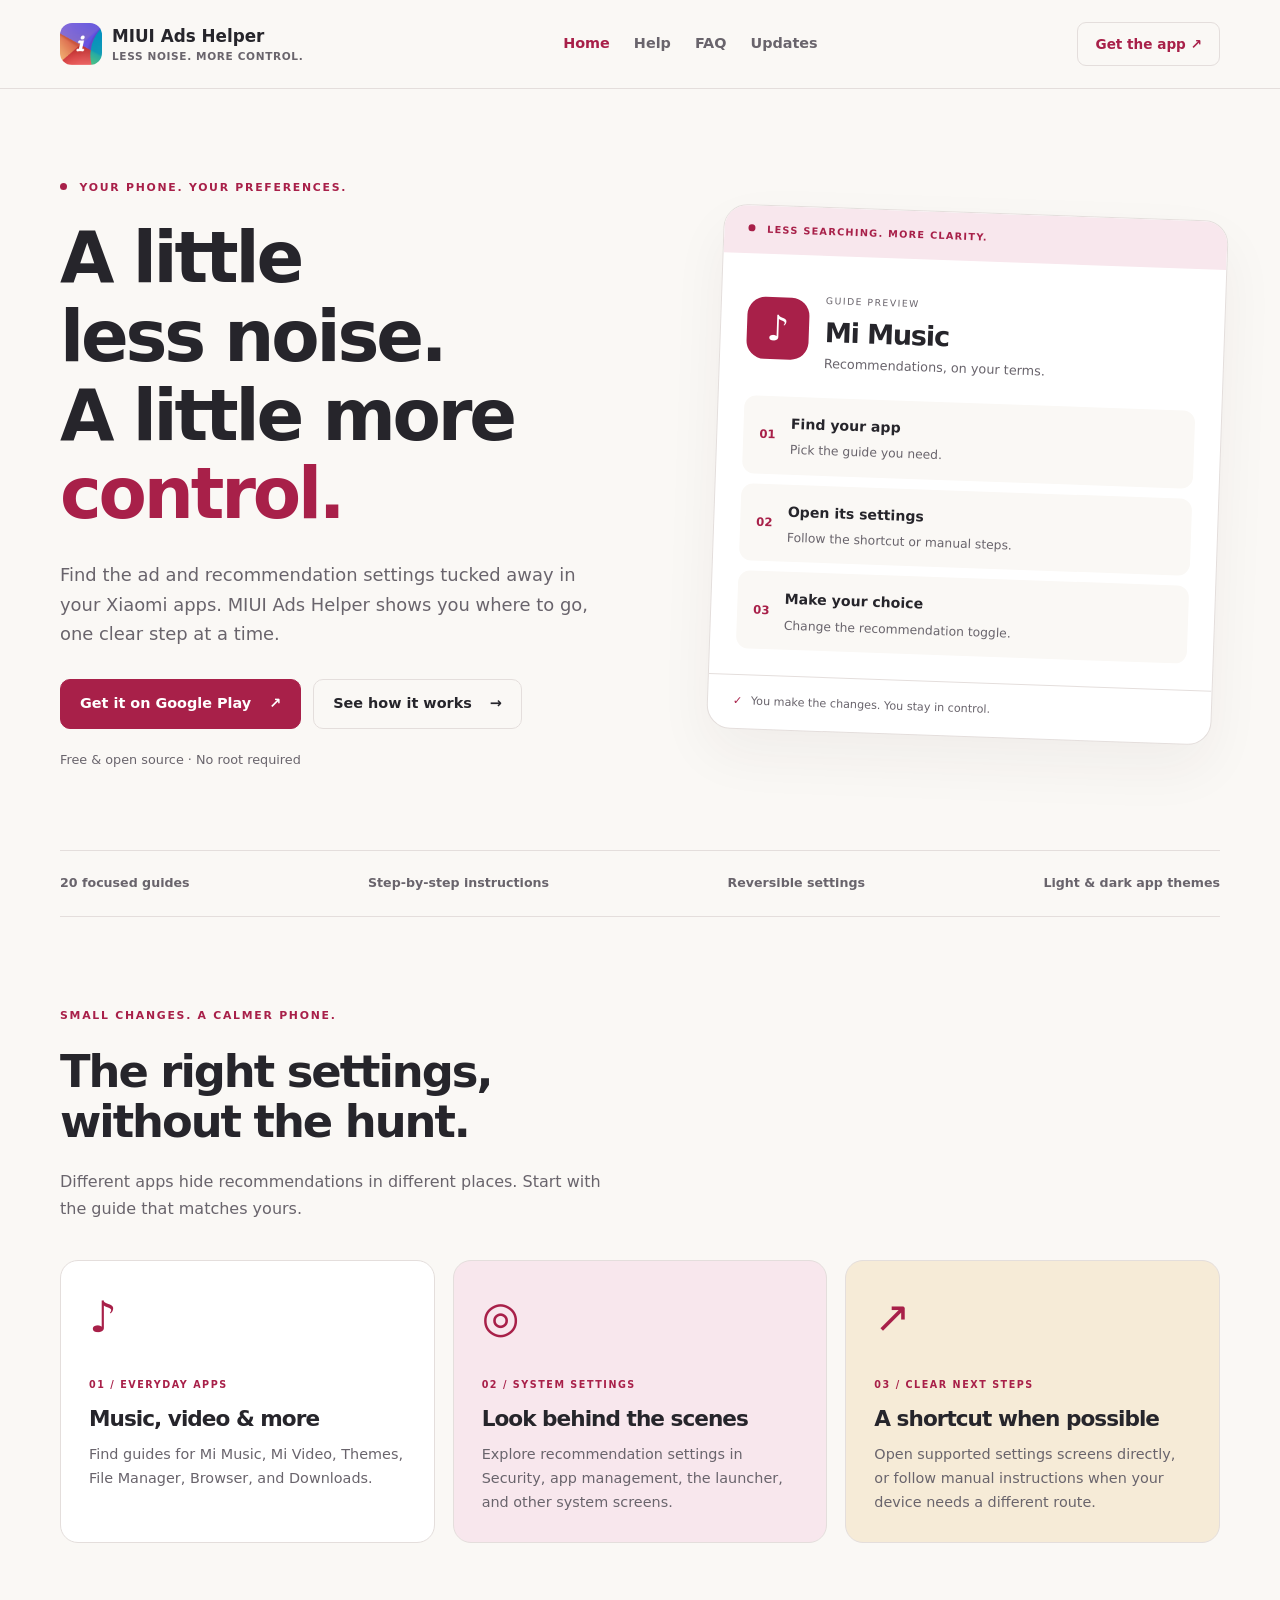
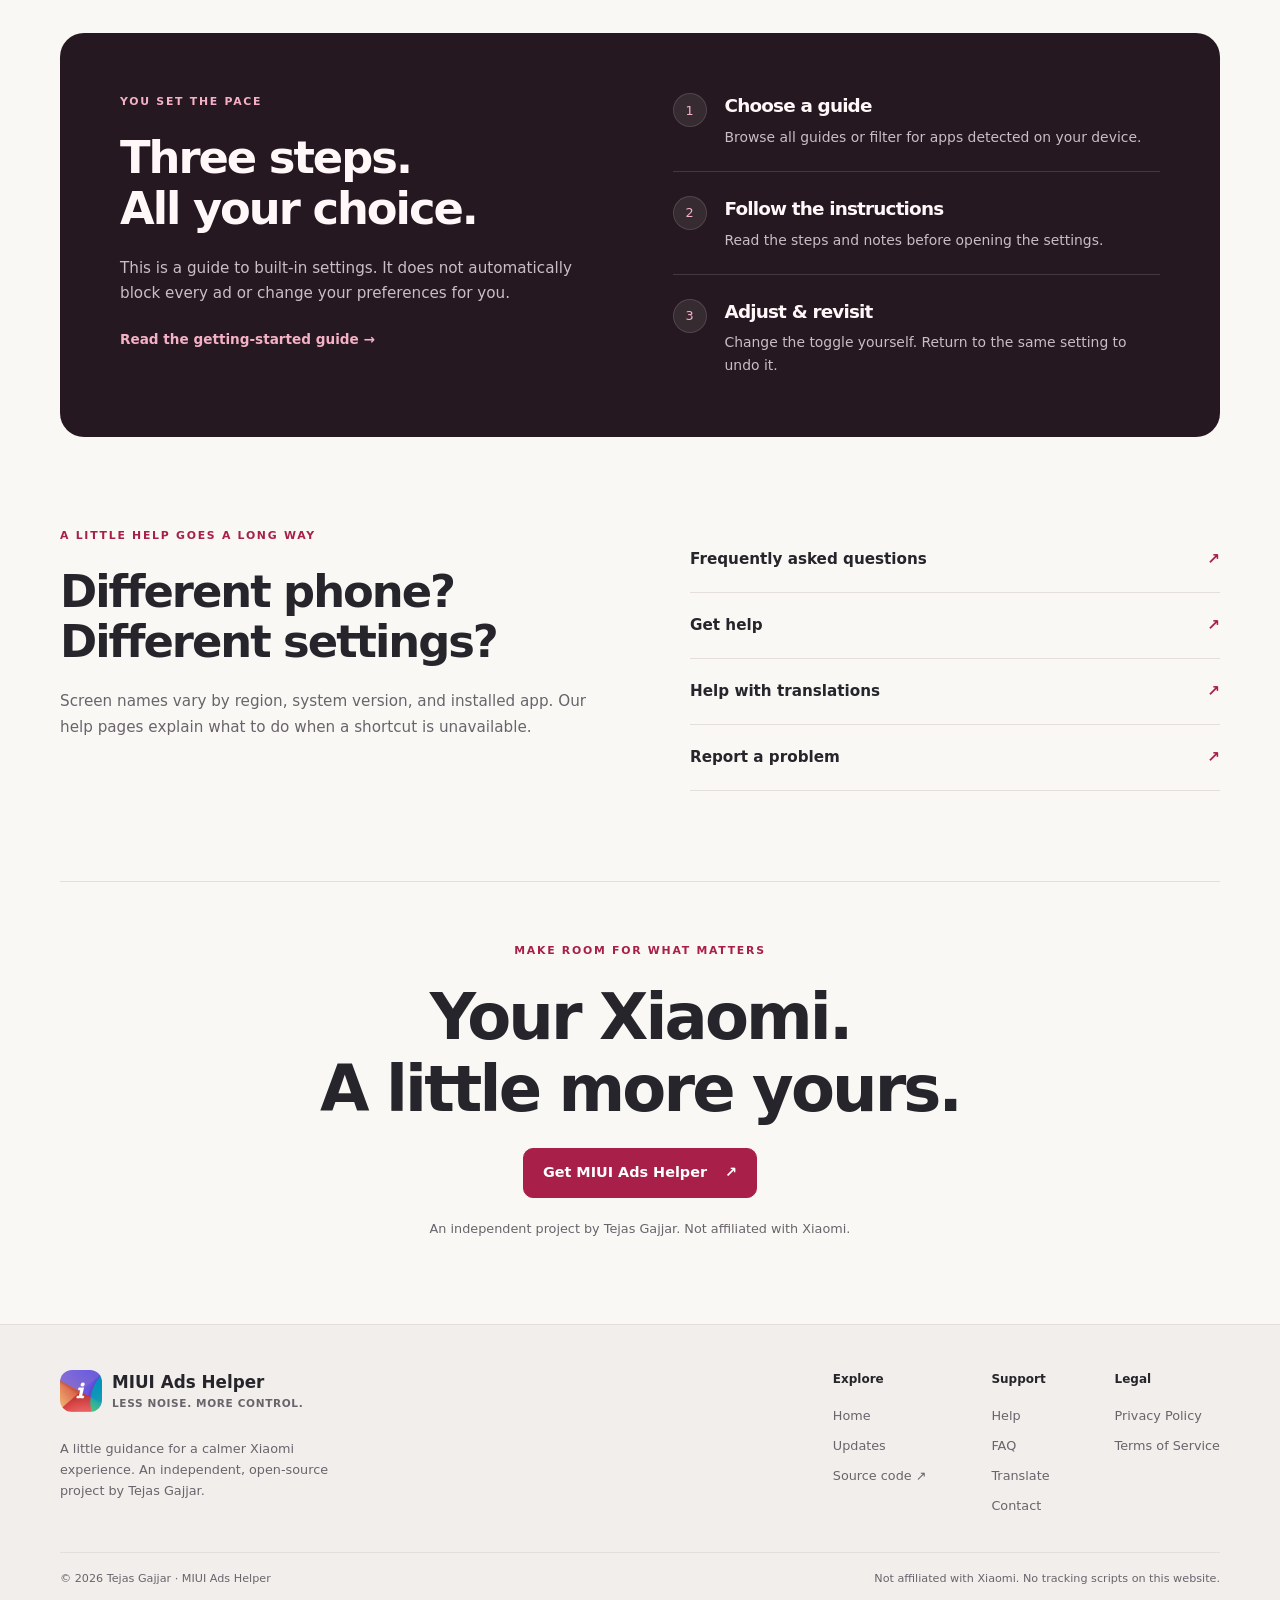
==== index.html @ bc125fb8 "feat: launch MIUI Ads Helper website with support and legal pages" ====
<!doctype html>
<html lang="en"><head>
<meta charset="utf-8"><meta name="viewport" content="width=device-width, initial-scale=1">
<title>A little less noise. A little more control. · MIUI Ads Helper</title><meta name="description" content="A free, open-source guide to ad and recommendation settings on Xiaomi devices.">
<meta name="theme-color" content="#faf8f5"><link rel="canonical" href="https://gajjartejas.github.io/miui-ads-helper-website/">
<meta property="og:title" content="A little less noise. A little more control. · MIUI Ads Helper"><meta property="og:description" content="A free, open-source guide to ad and recommendation settings on Xiaomi devices.">
<meta property="og:type" content="website"><meta property="og:url" content="https://gajjartejas.github.io/miui-ads-helper-website/"><meta property="og:image" content="https://gajjartejas.github.io/miui-ads-helper-website/assets/app-icon.png">
<link rel="icon" href="./assets/app-icon.png"><link rel="stylesheet" href="./assets/style.css">
</head><body class="page-home"><a class="skip" href="#main">Skip to content</a>
<header class="header"><div class="shell header-inner"><a class="brand" href="./"><img src="./assets/app-icon.png" width="42" height="42" alt=""><span>MIUI Ads Helper<small>LESS NOISE. MORE CONTROL.</small></span></a><nav class="nav" aria-label="Main navigation"><a href="./" aria-current="page">Home</a><a href="./help/">Help</a><a href="./faq/">FAQ</a><a href="./updates/">Updates</a></nav><a class="header-link" href="https://play.google.com/store/apps/details?id=com.tejasgajjar.miuiadshelper">Get the app ↗</a></div></header>
<main id="main" class="shell"><section class="hero"><div><p class="eyebrow"><span class="dot"></span> YOUR PHONE. YOUR PREFERENCES.</p><h1>A little less noise.<br>A little more <em>control.</em></h1><p class="lead">Find the ad and recommendation settings tucked away in your Xiaomi apps. MIUI Ads Helper shows you where to go, one clear step at a time.</p><div class="actions"><a class="button" href="https://play.google.com/store/apps/details?id=com.tejasgajjar.miuiadshelper">Get it on Google Play <span aria-hidden="true">↗</span></a><a class="button secondary" href="./help/">See how it works <span aria-hidden="true">→</span></a></div><p class="fine">Free &amp; open source · No root required</p></div><div class="guide-preview" aria-label="Illustration of the guided workflow"><div class="preview-top"><span class="dot"></span> LESS SEARCHING. MORE CLARITY.</div><div class="preview-head"><span class="preview-icon" aria-hidden="true">♪</span><div><small>GUIDE PREVIEW</small><h2>Mi Music</h2><p>Recommendations, on your terms.</p></div></div><ol class="preview-steps"><li><span>01</span><div><strong>Find your app</strong><p>Pick the guide you need.</p></div></li><li><span>02</span><div><strong>Open its settings</strong><p>Follow the shortcut or manual steps.</p></div></li><li><span>03</span><div><strong>Make your choice</strong><p>Change the recommendation toggle.</p></div></li></ol><div class="preview-bottom"><span aria-hidden="true">✓</span> You make the changes. You stay in control.</div></div></section>
<div class="trust-strip"><span>20 focused guides</span><span>Step-by-step instructions</span><span>Reversible settings</span><span>Light &amp; dark app themes</span></div>
<section class="section" id="features"><div class="section-heading"><p class="eyebrow">SMALL CHANGES. A CALMER PHONE.</p><h2>The right settings,<br>without the hunt.</h2><p>Different apps hide recommendations in different places. Start with the guide that matches yours.</p></div><div class="features"><article><span class="feature-mark" aria-hidden="true">♪</span><p class="eyebrow">01 / EVERYDAY APPS</p><h3>Music, video &amp; more</h3><p>Find guides for Mi Music, Mi Video, Themes, File Manager, Browser, and Downloads.</p></article><article><span class="feature-mark" aria-hidden="true">◎</span><p class="eyebrow">02 / SYSTEM SETTINGS</p><h3>Look behind the scenes</h3><p>Explore recommendation settings in Security, app management, the launcher, and other system screens.</p></article><article><span class="feature-mark" aria-hidden="true">↗</span><p class="eyebrow">03 / CLEAR NEXT STEPS</p><h3>A shortcut when possible</h3><p>Open supported settings screens directly, or follow manual instructions when your device needs a different route.</p></article></div></section>
<section class="how" id="how-it-works"><div><p class="eyebrow">YOU SET THE PACE</p><h2>Three steps.<br>All your choice.</h2><p>This is a guide to built-in settings. It does not automatically block every ad or change your preferences for you.</p><a class="text-link" href="./help/">Read the getting-started guide →</a></div><ol><li><span>1</span><div><h3>Choose a guide</h3><p>Browse all guides or filter for apps detected on your device.</p></div></li><li><span>2</span><div><h3>Follow the instructions</h3><p>Read the steps and notes before opening the settings.</p></div></li><li><span>3</span><div><h3>Adjust &amp; revisit</h3><p>Change the toggle yourself. Return to the same setting to undo it.</p></div></li></ol></section>
<section class="support-band"><div><p class="eyebrow">A LITTLE HELP GOES A LONG WAY</p><h2>Different phone?<br>Different settings?</h2><p>Screen names vary by region, system version, and installed app. Our help pages explain what to do when a shortcut is unavailable.</p></div><div class="support-links"><a href="./faq/">Frequently asked questions <span>↗</span></a><a href="./help/">Get help <span>↗</span></a><a href="./translate/">Help with translations <span>↗</span></a><a href="https://github.com/gajjartejas/MIUIAdsHelper/issues/new">Report a problem <span>↗</span></a></div></section>
<section class="closing"><p class="eyebrow">MAKE ROOM FOR WHAT MATTERS</p><h2>Your Xiaomi.<br>A little more yours.</h2><a class="button" href="https://play.google.com/store/apps/details?id=com.tejasgajjar.miuiadshelper">Get MIUI Ads Helper <span aria-hidden="true">↗</span></a><p class="fine">An independent project by Tejas Gajjar. Not affiliated with Xiaomi.</p></section>
</main>
<footer class="footer"><div class="shell"><div class="footer-top"><div class="footer-copy"><a class="brand" href="./"><img src="./assets/app-icon.png" width="42" height="42" alt=""><span>MIUI Ads Helper<small>LESS NOISE. MORE CONTROL.</small></span></a><p>A little guidance for a calmer Xiaomi experience. An independent, open-source project by Tejas Gajjar.</p></div><nav aria-label="Footer navigation"><div><strong>Explore</strong><a href="./" aria-current="page">Home</a><a href="./updates/">Updates</a><a href="https://github.com/gajjartejas/MIUIAdsHelper">Source code ↗</a></div><div><strong>Support</strong><a href="./help/">Help</a><a href="./faq/">FAQ</a><a href="./translate/">Translate</a><a href="mailto:gajjartejas26@gmail.com">Contact</a></div><div><strong>Legal</strong><a href="./privacy/">Privacy Policy</a><a href="./terms/">Terms of Service</a></div></nav></div><div class="footer-bottom"><span>© 2026 Tejas Gajjar · MIUI Ads Helper</span><span>Not affiliated with Xiaomi. No tracking scripts on this website.</span></div></div></footer>
</body></html>
---- assets/style.css ----
:root{color-scheme:light;--bg:#faf8f5;--paper:#fff;--ink:#26252b;--muted:#69646c;--line:#e4dedc;--accent:#a82049;--soft:#f8e7ed;--dark:#261820;--pale:#f6ebd7}*{box-sizing:border-box}html{scroll-behavior:smooth;scroll-padding-top:2rem}body{margin:0;color:var(--ink);background:var(--bg);font:16px/1.65 system-ui,-apple-system,BlinkMacSystemFont,"Segoe UI",sans-serif;-webkit-font-smoothing:antialiased}a{color:var(--accent);text-underline-offset:4px}a:hover{text-decoration-thickness:2px}a:focus-visible,summary:focus-visible{outline:3px solid var(--accent);outline-offset:5px;border-radius:3px}img{max-width:100%;height:auto}h1,h2,h3{line-height:1.12;letter-spacing:-.045em;text-wrap:balance}h1{font-size:clamp(2.8rem,5.5vw,5rem);margin:0 0 26px;font-weight:780}h2{font-size:clamp(2rem,3.5vw,3rem);margin:0 0 22px}h3{font-size:1.35rem;margin:0 0 12px}p{margin:0 0 20px}p,li,a{overflow-wrap:anywhere}.shell{width:min(1160px,calc(100% - 64px));margin-inline:auto}.skip{position:absolute;top:-100px;left:16px;z-index:10;background:var(--ink);color:var(--paper);padding:12px}.skip:focus{top:12px}.header{border-bottom:1px solid var(--line);background:var(--bg)}.header-inner{min-height:88px;display:flex;align-items:center;justify-content:space-between;gap:24px}.brand{display:inline-flex;gap:10px;align-items:center;text-decoration:none;color:var(--ink);font-size:1.05rem;font-weight:780;line-height:1.2}.brand img{border-radius:12px;width:42px;height:42px}.brand small{display:block;font-size:.66rem;font-weight:550;color:var(--muted);letter-spacing:.06em;margin-top:4px}.nav{display:flex;flex-wrap:wrap;gap:24px}.nav a{text-decoration:none;color:var(--muted);font-size:.9rem;font-weight:600}.nav a[aria-current=page],.nav a:hover{color:var(--accent)}.header-link{text-decoration:none;font-size:.85rem;font-weight:700;padding:10px 17px;border:1px solid var(--line);border-radius:9px;white-space:nowrap}.eyebrow{font-size:.68rem;font-weight:800;letter-spacing:.16em;color:var(--accent);margin-bottom:22px}.dot{display:inline-block;width:7px;height:7px;background:currentColor;border-radius:50%;vertical-align:1px;margin-right:7px}.hero{display:grid;grid-template-columns:1.18fr 1fr;gap:60px;align-items:center;padding:90px 0 80px}.hero em{color:var(--accent);font-style:normal}.lead{font-size:1.12rem;color:var(--muted);max-width:47ch}.actions{display:flex;flex-wrap:wrap;gap:12px;margin-top:30px}.button{display:inline-flex;align-items:center;justify-content:center;gap:18px;min-height:50px;padding:12px 19px;background:var(--accent);color:var(--paper);border:1px solid var(--accent);border-radius:10px;text-decoration:none;font-size:.9rem;font-weight:700;transition:transform .18s,box-shadow .18s}.button:hover{transform:translateY(-2px);box-shadow:0 6px 15px #a8204920}.button.secondary{background:transparent;color:var(--ink);border-color:var(--line)}.fine{margin:20px 0 0;font-size:.8rem;color:var(--muted)}.guide-preview{border:1px solid var(--line);border-radius:24px;background:var(--paper);box-shadow:0 24px 55px #35202a0d;overflow:hidden;transform:rotate(2deg)}.preview-top{background:var(--soft);color:var(--accent);padding:16px 24px;font-size:.61rem;letter-spacing:.13em;font-weight:750}.preview-head{display:flex;gap:16px;padding:30px 26px 24px;align-items:center}.preview-icon{width:62px;height:62px;flex-shrink:0;display:grid;place-items:center;background:var(--accent);color:var(--paper);border-radius:18px;font-size:2.2rem}.preview-head small{color:var(--muted);font-size:.58rem;letter-spacing:.16em}.preview-head h2{font-size:1.7rem;margin:5px 0}.preview-head p{font-size:.8rem;color:var(--muted);margin:0}.preview-steps{list-style:none;margin:0;padding:0 26px 26px;display:grid;gap:10px}.preview-steps li{display:flex;align-items:center;gap:15px;background:var(--bg);border-radius:12px;padding:14px 16px}.preview-steps li>span{color:var(--accent);font-size:.73rem;font-weight:800}.preview-steps strong{font-size:.88rem}.preview-steps p{color:var(--muted);font-size:.77rem;margin:3px 0 0}.preview-bottom{padding:17px 25px;border-top:1px solid var(--line);font-size:.7rem;color:var(--muted)}.preview-bottom span{color:var(--accent);margin-right:5px}.trust-strip{display:flex;justify-content:space-between;flex-wrap:wrap;gap:16px;border-block:1px solid var(--line);padding:22px 0;color:var(--muted);font-size:.79rem;font-weight:600}.section{padding-block:90px}.section-heading{max-width:640px}.section-heading>p:last-child{color:var(--muted);max-width:54ch}.features{display:grid;grid-template-columns:repeat(3,minmax(0,1fr));gap:18px;margin-top:38px}.features article{background:var(--paper);border:1px solid var(--line);border-radius:18px;padding:28px}.features article:nth-child(2){background:var(--soft)}.features article:nth-child(3){background:var(--pale)}.feature-mark{display:block;font-size:2.7rem;line-height:1.3;color:var(--accent);margin-bottom:32px}.features .eyebrow{font-size:.6rem;margin-bottom:14px}.features h3{font-size:1.35rem}.features article>p:last-child{color:var(--muted);font-size:.9rem;margin:0}.how{display:grid;grid-template-columns:1fr 1fr;gap:65px;padding:60px;border-radius:24px;background:var(--dark);color:#fff7f8}.how .eyebrow,.how .text-link{color:#f4b1c5}.how>div>p:not(.eyebrow){color:#cbbdc5;font-size:.95rem}.text-link{font-size:.85rem;font-weight:700;text-decoration:none}.how ol{list-style:none;display:grid;gap:24px;margin:0;padding:0}.how li{display:flex;gap:18px;border-bottom:1px solid #ffffff24;padding-bottom:22px}.how li:last-child{border:0;padding:0}.how li>span{flex-shrink:0;display:grid;place-items:center;width:34px;height:34px;background:#ffffff15;border:1px solid #ffffff20;border-radius:50%;font-size:.8rem;color:#f4b1c5}.how h3{font-size:1.15rem;margin:3px 0 9px}.how li p{font-size:.87rem;color:#cbbdc5;margin:0}.support-band{display:grid;grid-template-columns:1fr 1fr;gap:100px;padding:90px 0}.support-band p:not(.eyebrow){color:var(--muted);font-size:.95rem}.support-links{display:grid;align-content:center}.support-links a{display:flex;justify-content:space-between;gap:10px;text-decoration:none;padding:20px 0;border-bottom:1px solid var(--line);color:var(--ink);font-weight:600;font-size:.95rem}.support-links a:hover,.support-links span{color:var(--accent)}.closing{padding:60px 20px 85px;text-align:center;border-top:1px solid var(--line)}.closing h2{font-size:clamp(2.8rem,5vw,4.5rem)}.footer{border-top:1px solid var(--line);padding:45px 0 20px;background:#f2eeeb}.footer-top{display:flex;justify-content:space-between;gap:40px}.footer-copy{max-width:280px}.footer-copy p{font-size:.8rem;color:var(--muted);margin-top:18px}.footer nav{display:flex;gap:65px}.footer nav div{display:grid;gap:9px;align-content:start}.footer nav strong{font-size:.75rem;margin-bottom:6px}.footer nav a{font-size:.8rem;color:var(--muted);text-decoration:none}.footer nav a:hover{color:var(--accent)}.footer-bottom{border-top:1px solid var(--line);margin-top:30px;padding-top:17px;display:flex;justify-content:space-between;gap:18px;font-size:.7rem;color:var(--muted)}.article-layout{display:grid;grid-template-columns:190px minmax(0,780px);gap:60px;padding-block:60px 85px}.article-aside nav{display:grid;gap:8px}.article-aside a{display:block;border-radius:7px;padding:9px 12px;text-decoration:none;color:var(--muted);font-size:.86rem}.article-aside a[aria-current=page]{background:var(--soft);color:var(--accent);font-weight:700}.article{min-width:0;max-width:75ch}.article h1{font-size:clamp(2.4rem,5vw,3.7rem);margin-bottom:25px}.article h2{font-size:1.45rem;margin:38px 0 16px;letter-spacing:-.025em}.article p,.article li{color:#554f58}.article li{margin-bottom:10px}.article .intro{font-size:1.12rem}.article .updated{font-size:.8rem;color:var(--muted);padding-bottom:24px;border-bottom:1px solid var(--line)}.article ul{padding-left:22px}.article .eyebrow{color:var(--accent)}.article .button{color:var(--paper)}.page-home .hero{animation:arrive .55s ease-out both}@keyframes arrive{from{opacity:0;transform:translateY(10px)}to{opacity:1;transform:translateY(0)}}@media(min-width:1500px){.hero{padding-block:110px}}@media(max-width:960px){.hero{gap:30px}.header-inner{flex-wrap:wrap;padding-block:17px;gap:16px}.nav{order:3;width:100%;justify-content:center}.features{gap:12px}.features article{padding:22px}.how{gap:32px;padding:40px}.support-band{gap:45px}.article-layout{grid-template-columns:160px minmax(0,1fr);gap:30px}}@media(max-width:680px){.shell{width:calc(100% - 36px)}.brand{font-size:.95rem}.brand img{width:36px;height:36px}.header-link{font-size:.75rem;padding:8px 11px}.header-inner{gap:12px}.nav{justify-content:space-between;gap:12px}.nav a{font-size:.79rem}.hero{grid-template-columns:1fr;padding:50px 0 42px;gap:42px}.hero h1{font-size:clamp(2.7rem,10vw,4.3rem)}.lead{font-size:1rem}.eyebrow{font-size:.6rem}.guide-preview{transform:none;max-width:440px;width:100%;margin-inline:auto}.trust-strip{display:grid;grid-template-columns:1fr 1fr;font-size:.7rem;gap:13px}.section{padding-block:58px}.features{grid-template-columns:1fr}.features article{padding:25px}.feature-mark{margin-bottom:20px}.how{grid-template-columns:1fr;padding:30px 24px;gap:32px;border-radius:18px}.support-band{grid-template-columns:1fr;gap:10px;padding:60px 0}.closing{padding:45px 0 60px}.footer-top{flex-direction:column;gap:25px}.footer nav{justify-content:space-between;gap:22px;flex-wrap:wrap}.footer-bottom{flex-direction:column;gap:7px}.article-layout{display:block;padding-block:30px 60px}.article-aside{margin-bottom:35px}.article-aside nav{display:flex;flex-wrap:wrap;gap:4px}.article-aside a{font-size:.75rem;padding:8px 10px}.article h1{font-size:2.5rem}.actions .button{flex:1 1 190px}.preview-top{font-size:.55rem}.preview-bottom{font-size:.65rem}}@media(prefers-reduced-motion:reduce){html{scroll-behavior:auto}*,*::before,*::after{animation:none!important;transition:none!important}}@media print{.header,.footer,.article-aside,.skip{display:none}.article-layout{display:block;padding:0}.shell{width:100%}body{background:white;color:black}.article a{color:inherit}.article h2{break-after:avoid}.article p,.article li{color:black}}
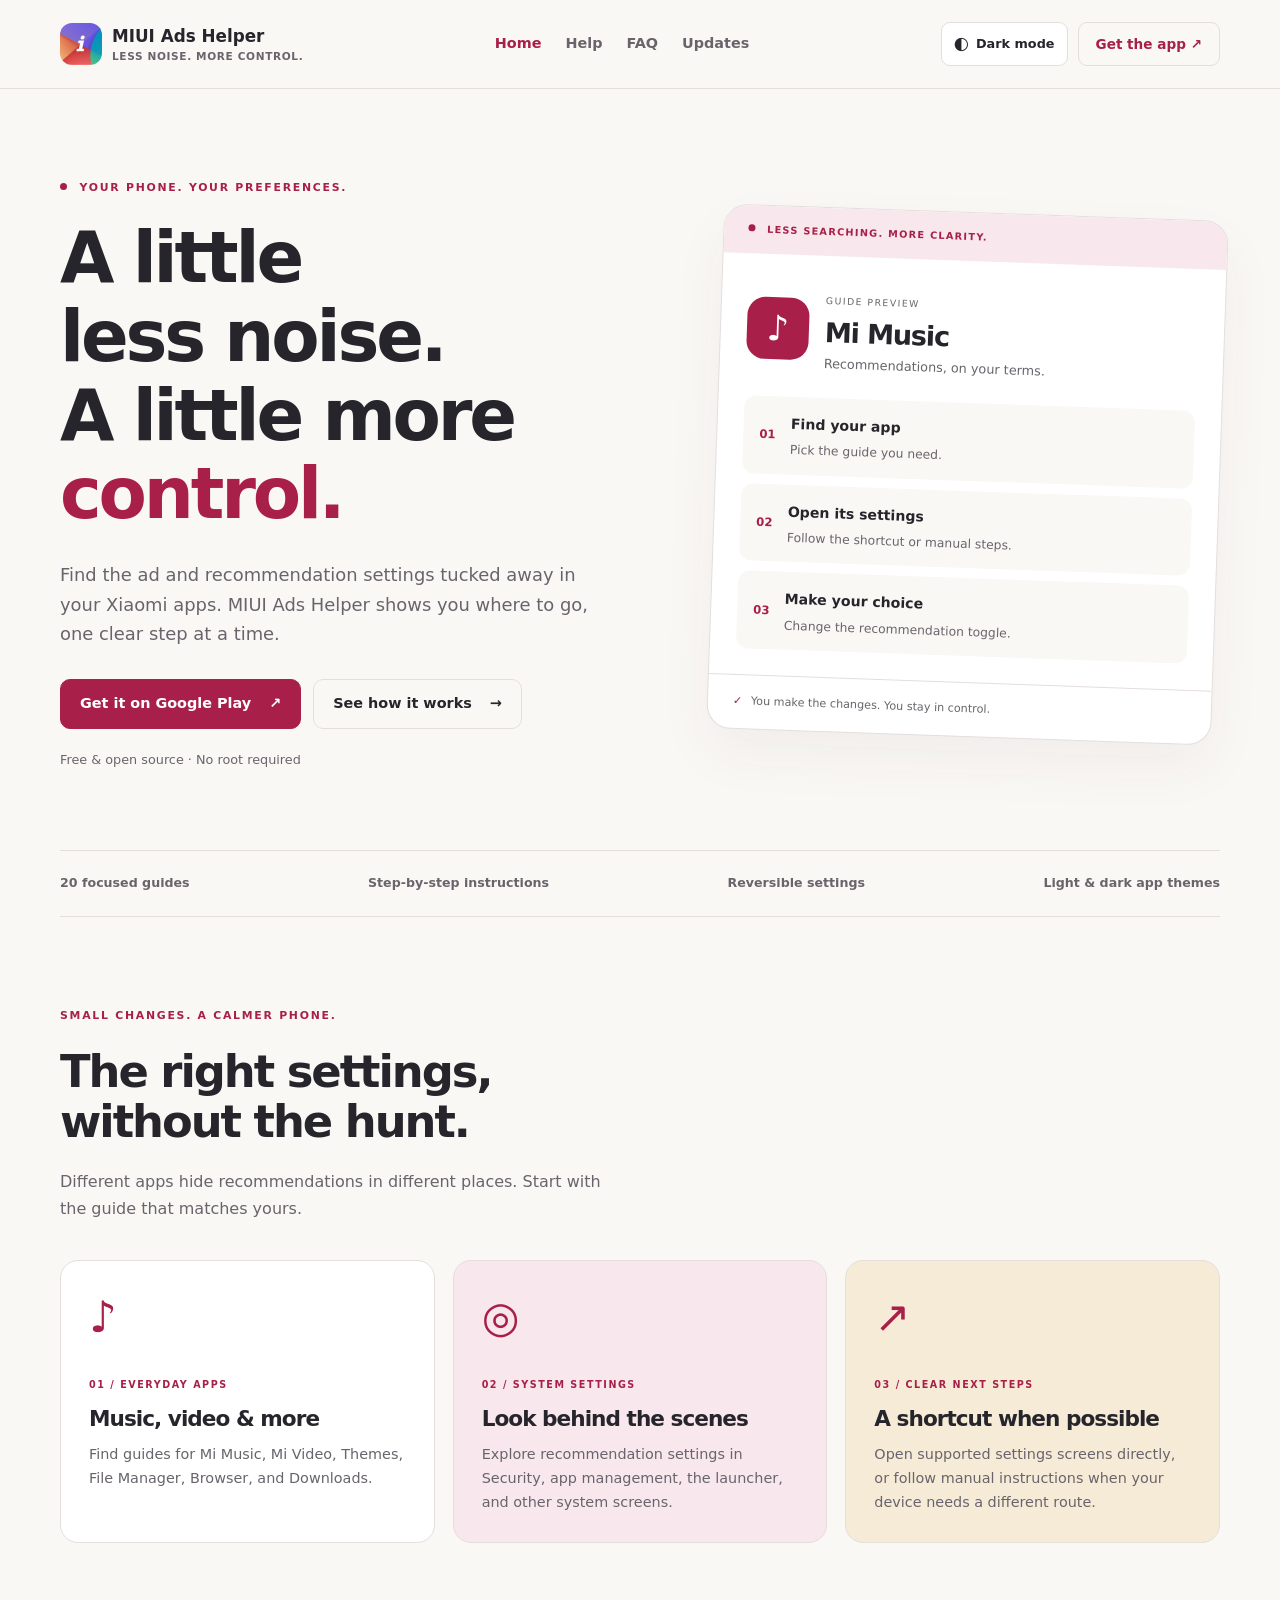
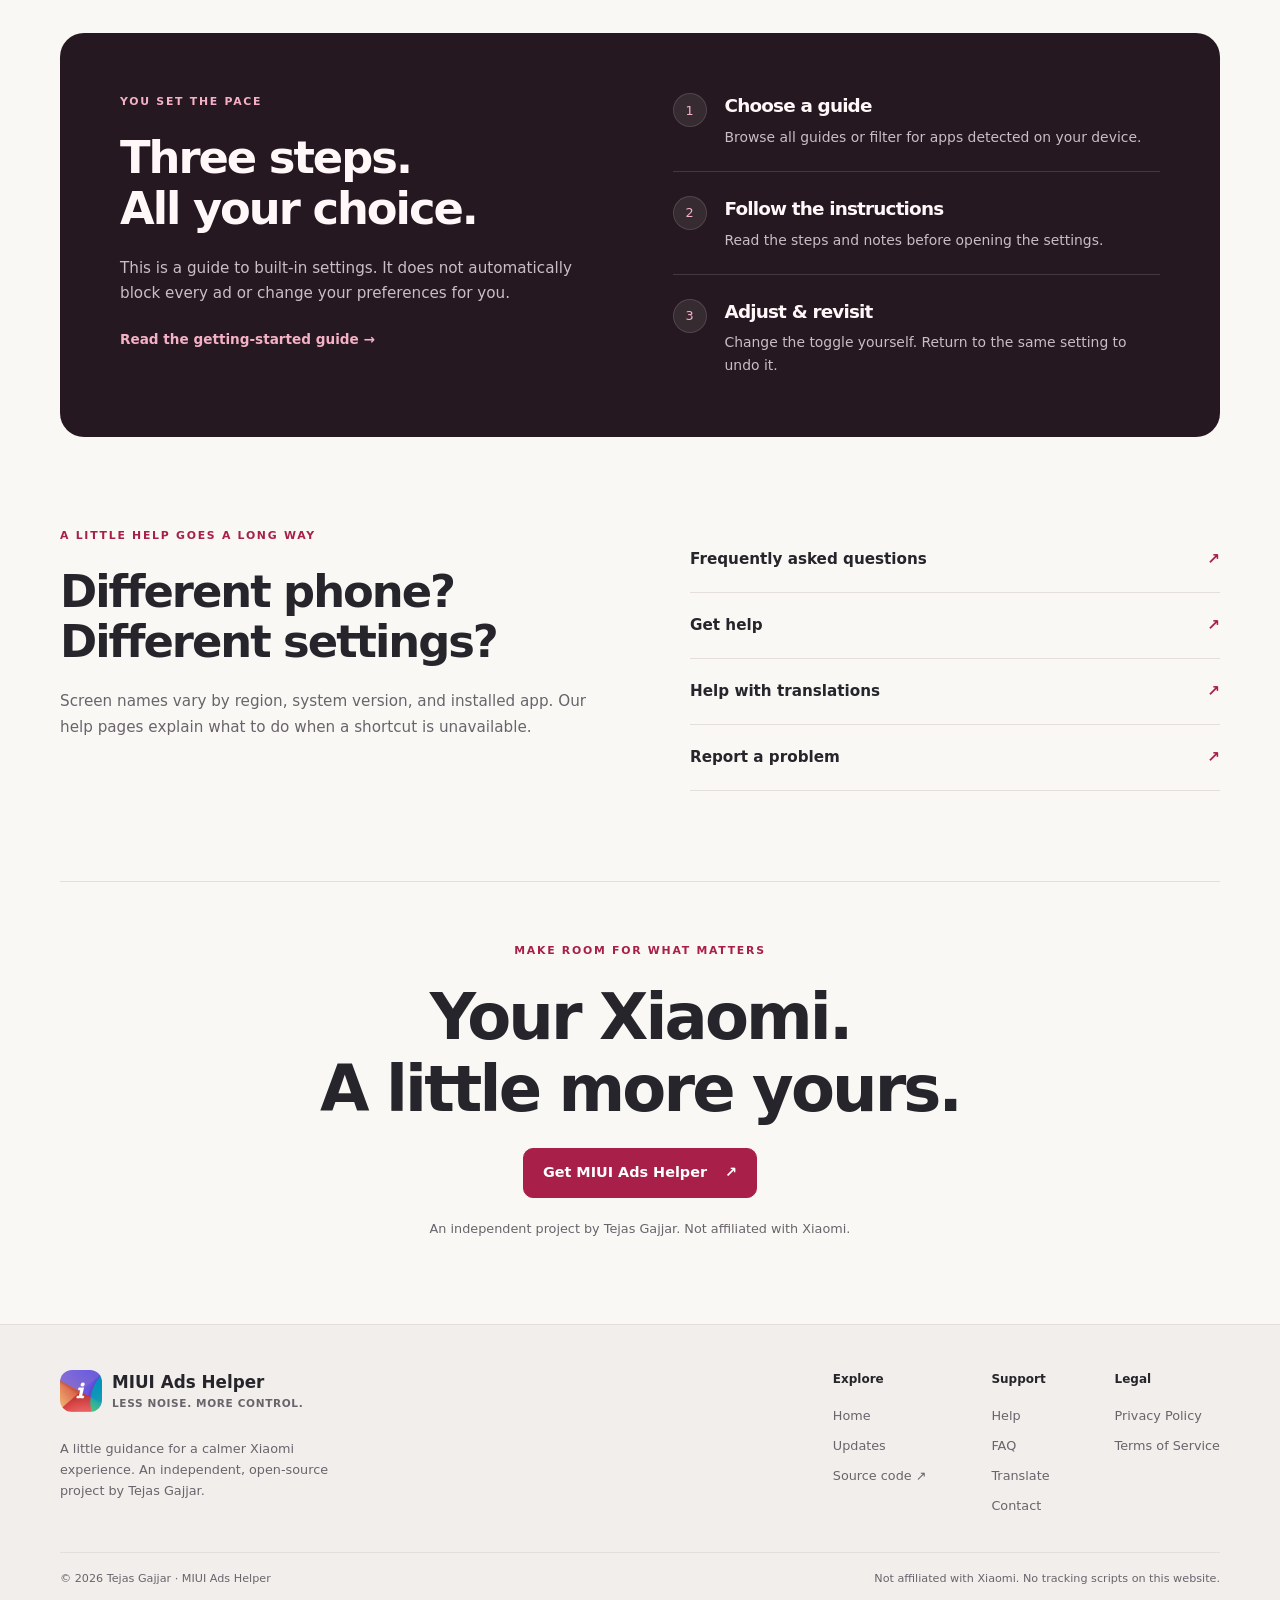
==== commit 78a5ca55: "feat: add accessible light and dark mode across the website" ====
--- a/index.html
+++ b/index.html
@@ -5,9 +5,19 @@
 <meta name="theme-color" content="#faf8f5"><link rel="canonical" href="https://gajjartejas.github.io/miui-ads-helper-website/">
 <meta property="og:title" content="A little less noise. A little more control. · MIUI Ads Helper"><meta property="og:description" content="A free, open-source guide to ad and recommendation settings on Xiaomi devices.">
 <meta property="og:type" content="website"><meta property="og:url" content="https://gajjartejas.github.io/miui-ads-helper-website/"><meta property="og:image" content="https://gajjartejas.github.io/miui-ads-helper-website/assets/app-icon.png">
+<script>(() => {
+  let theme;
+  try { theme = localStorage.getItem('miui-theme'); } catch {}
+  if (theme !== 'light' && theme !== 'dark') {
+    theme = window.matchMedia?.('(prefers-color-scheme: dark)').matches ? 'dark' : 'light';
+  }
+  document.documentElement.dataset.theme = theme;
+})();
+</script>
 <link rel="icon" href="./assets/app-icon.png"><link rel="stylesheet" href="./assets/style.css">
+<script defer src="./assets/theme.js"></script>
 </head><body class="page-home"><a class="skip" href="#main">Skip to content</a>
-<header class="header"><div class="shell header-inner"><a class="brand" href="./"><img src="./assets/app-icon.png" width="42" height="42" alt=""><span>MIUI Ads Helper<small>LESS NOISE. MORE CONTROL.</small></span></a><nav class="nav" aria-label="Main navigation"><a href="./" aria-current="page">Home</a><a href="./help/">Help</a><a href="./faq/">FAQ</a><a href="./updates/">Updates</a></nav><a class="header-link" href="https://play.google.com/store/apps/details?id=com.tejasgajjar.miuiadshelper">Get the app ↗</a></div></header>
+<header class="header"><div class="shell header-inner"><a class="brand" href="./"><img src="./assets/app-icon.png" width="42" height="42" alt=""><span>MIUI Ads Helper<small>LESS NOISE. MORE CONTROL.</small></span></a><nav class="nav" aria-label="Main navigation"><a href="./" aria-current="page">Home</a><a href="./help/">Help</a><a href="./faq/">FAQ</a><a href="./updates/">Updates</a></nav><div class="header-actions"><button class="theme-toggle" type="button" data-theme-toggle aria-pressed="false" hidden><span class="theme-icon" aria-hidden="true">◐</span><span>Dark mode</span></button><a class="header-link" href="https://play.google.com/store/apps/details?id=com.tejasgajjar.miuiadshelper">Get the app ↗</a></div></div></header>
 <main id="main" class="shell"><section class="hero"><div><p class="eyebrow"><span class="dot"></span> YOUR PHONE. YOUR PREFERENCES.</p><h1>A little less noise.<br>A little more <em>control.</em></h1><p class="lead">Find the ad and recommendation settings tucked away in your Xiaomi apps. MIUI Ads Helper shows you where to go, one clear step at a time.</p><div class="actions"><a class="button" href="https://play.google.com/store/apps/details?id=com.tejasgajjar.miuiadshelper">Get it on Google Play <span aria-hidden="true">↗</span></a><a class="button secondary" href="./help/">See how it works <span aria-hidden="true">→</span></a></div><p class="fine">Free &amp; open source · No root required</p></div><div class="guide-preview" aria-label="Illustration of the guided workflow"><div class="preview-top"><span class="dot"></span> LESS SEARCHING. MORE CLARITY.</div><div class="preview-head"><span class="preview-icon" aria-hidden="true">♪</span><div><small>GUIDE PREVIEW</small><h2>Mi Music</h2><p>Recommendations, on your terms.</p></div></div><ol class="preview-steps"><li><span>01</span><div><strong>Find your app</strong><p>Pick the guide you need.</p></div></li><li><span>02</span><div><strong>Open its settings</strong><p>Follow the shortcut or manual steps.</p></div></li><li><span>03</span><div><strong>Make your choice</strong><p>Change the recommendation toggle.</p></div></li></ol><div class="preview-bottom"><span aria-hidden="true">✓</span> You make the changes. You stay in control.</div></div></section>
 <div class="trust-strip"><span>20 focused guides</span><span>Step-by-step instructions</span><span>Reversible settings</span><span>Light &amp; dark app themes</span></div>
 <section class="section" id="features"><div class="section-heading"><p class="eyebrow">SMALL CHANGES. A CALMER PHONE.</p><h2>The right settings,<br>without the hunt.</h2><p>Different apps hide recommendations in different places. Start with the guide that matches yours.</p></div><div class="features"><article><span class="feature-mark" aria-hidden="true">♪</span><p class="eyebrow">01 / EVERYDAY APPS</p><h3>Music, video &amp; more</h3><p>Find guides for Mi Music, Mi Video, Themes, File Manager, Browser, and Downloads.</p></article><article><span class="feature-mark" aria-hidden="true">◎</span><p class="eyebrow">02 / SYSTEM SETTINGS</p><h3>Look behind the scenes</h3><p>Explore recommendation settings in Security, app management, the launcher, and other system screens.</p></article><article><span class="feature-mark" aria-hidden="true">↗</span><p class="eyebrow">03 / CLEAR NEXT STEPS</p><h3>A shortcut when possible</h3><p>Open supported settings screens directly, or follow manual instructions when your device needs a different route.</p></article></div></section>
--- a/assets/style.css
+++ b/assets/style.css
@@ -1 +1,7 @@
-:root{color-scheme:light;--bg:#faf8f5;--paper:#fff;--ink:#26252b;--muted:#69646c;--line:#e4dedc;--accent:#a82049;--soft:#f8e7ed;--dark:#261820;--pale:#f6ebd7}*{box-sizing:border-box}html{scroll-behavior:smooth;scroll-padding-top:2rem}body{margin:0;color:var(--ink);background:var(--bg);font:16px/1.65 system-ui,-apple-system,BlinkMacSystemFont,"Segoe UI",sans-serif;-webkit-font-smoothing:antialiased}a{color:var(--accent);text-underline-offset:4px}a:hover{text-decoration-thickness:2px}a:focus-visible,summary:focus-visible{outline:3px solid var(--accent);outline-offset:5px;border-radius:3px}img{max-width:100%;height:auto}h1,h2,h3{line-height:1.12;letter-spacing:-.045em;text-wrap:balance}h1{font-size:clamp(2.8rem,5.5vw,5rem);margin:0 0 26px;font-weight:780}h2{font-size:clamp(2rem,3.5vw,3rem);margin:0 0 22px}h3{font-size:1.35rem;margin:0 0 12px}p{margin:0 0 20px}p,li,a{overflow-wrap:anywhere}.shell{width:min(1160px,calc(100% - 64px));margin-inline:auto}.skip{position:absolute;top:-100px;left:16px;z-index:10;background:var(--ink);color:var(--paper);padding:12px}.skip:focus{top:12px}.header{border-bottom:1px solid var(--line);background:var(--bg)}.header-inner{min-height:88px;display:flex;align-items:center;justify-content:space-between;gap:24px}.brand{display:inline-flex;gap:10px;align-items:center;text-decoration:none;color:var(--ink);font-size:1.05rem;font-weight:780;line-height:1.2}.brand img{border-radius:12px;width:42px;height:42px}.brand small{display:block;font-size:.66rem;font-weight:550;color:var(--muted);letter-spacing:.06em;margin-top:4px}.nav{display:flex;flex-wrap:wrap;gap:24px}.nav a{text-decoration:none;color:var(--muted);font-size:.9rem;font-weight:600}.nav a[aria-current=page],.nav a:hover{color:var(--accent)}.header-link{text-decoration:none;font-size:.85rem;font-weight:700;padding:10px 17px;border:1px solid var(--line);border-radius:9px;white-space:nowrap}.eyebrow{font-size:.68rem;font-weight:800;letter-spacing:.16em;color:var(--accent);margin-bottom:22px}.dot{display:inline-block;width:7px;height:7px;background:currentColor;border-radius:50%;vertical-align:1px;margin-right:7px}.hero{display:grid;grid-template-columns:1.18fr 1fr;gap:60px;align-items:center;padding:90px 0 80px}.hero em{color:var(--accent);font-style:normal}.lead{font-size:1.12rem;color:var(--muted);max-width:47ch}.actions{display:flex;flex-wrap:wrap;gap:12px;margin-top:30px}.button{display:inline-flex;align-items:center;justify-content:center;gap:18px;min-height:50px;padding:12px 19px;background:var(--accent);color:var(--paper);border:1px solid var(--accent);border-radius:10px;text-decoration:none;font-size:.9rem;font-weight:700;transition:transform .18s,box-shadow .18s}.button:hover{transform:translateY(-2px);box-shadow:0 6px 15px #a8204920}.button.secondary{background:transparent;color:var(--ink);border-color:var(--line)}.fine{margin:20px 0 0;font-size:.8rem;color:var(--muted)}.guide-preview{border:1px solid var(--line);border-radius:24px;background:var(--paper);box-shadow:0 24px 55px #35202a0d;overflow:hidden;transform:rotate(2deg)}.preview-top{background:var(--soft);color:var(--accent);padding:16px 24px;font-size:.61rem;letter-spacing:.13em;font-weight:750}.preview-head{display:flex;gap:16px;padding:30px 26px 24px;align-items:center}.preview-icon{width:62px;height:62px;flex-shrink:0;display:grid;place-items:center;background:var(--accent);color:var(--paper);border-radius:18px;font-size:2.2rem}.preview-head small{color:var(--muted);font-size:.58rem;letter-spacing:.16em}.preview-head h2{font-size:1.7rem;margin:5px 0}.preview-head p{font-size:.8rem;color:var(--muted);margin:0}.preview-steps{list-style:none;margin:0;padding:0 26px 26px;display:grid;gap:10px}.preview-steps li{display:flex;align-items:center;gap:15px;background:var(--bg);border-radius:12px;padding:14px 16px}.preview-steps li>span{color:var(--accent);font-size:.73rem;font-weight:800}.preview-steps strong{font-size:.88rem}.preview-steps p{color:var(--muted);font-size:.77rem;margin:3px 0 0}.preview-bottom{padding:17px 25px;border-top:1px solid var(--line);font-size:.7rem;color:var(--muted)}.preview-bottom span{color:var(--accent);margin-right:5px}.trust-strip{display:flex;justify-content:space-between;flex-wrap:wrap;gap:16px;border-block:1px solid var(--line);padding:22px 0;color:var(--muted);font-size:.79rem;font-weight:600}.section{padding-block:90px}.section-heading{max-width:640px}.section-heading>p:last-child{color:var(--muted);max-width:54ch}.features{display:grid;grid-template-columns:repeat(3,minmax(0,1fr));gap:18px;margin-top:38px}.features article{background:var(--paper);border:1px solid var(--line);border-radius:18px;padding:28px}.features article:nth-child(2){background:var(--soft)}.features article:nth-child(3){background:var(--pale)}.feature-mark{display:block;font-size:2.7rem;line-height:1.3;color:var(--accent);margin-bottom:32px}.features .eyebrow{font-size:.6rem;margin-bottom:14px}.features h3{font-size:1.35rem}.features article>p:last-child{color:var(--muted);font-size:.9rem;margin:0}.how{display:grid;grid-template-columns:1fr 1fr;gap:65px;padding:60px;border-radius:24px;background:var(--dark);color:#fff7f8}.how .eyebrow,.how .text-link{color:#f4b1c5}.how>div>p:not(.eyebrow){color:#cbbdc5;font-size:.95rem}.text-link{font-size:.85rem;font-weight:700;text-decoration:none}.how ol{list-style:none;display:grid;gap:24px;margin:0;padding:0}.how li{display:flex;gap:18px;border-bottom:1px solid #ffffff24;padding-bottom:22px}.how li:last-child{border:0;padding:0}.how li>span{flex-shrink:0;display:grid;place-items:center;width:34px;height:34px;background:#ffffff15;border:1px solid #ffffff20;border-radius:50%;font-size:.8rem;color:#f4b1c5}.how h3{font-size:1.15rem;margin:3px 0 9px}.how li p{font-size:.87rem;color:#cbbdc5;margin:0}.support-band{display:grid;grid-template-columns:1fr 1fr;gap:100px;padding:90px 0}.support-band p:not(.eyebrow){color:var(--muted);font-size:.95rem}.support-links{display:grid;align-content:center}.support-links a{display:flex;justify-content:space-between;gap:10px;text-decoration:none;padding:20px 0;border-bottom:1px solid var(--line);color:var(--ink);font-weight:600;font-size:.95rem}.support-links a:hover,.support-links span{color:var(--accent)}.closing{padding:60px 20px 85px;text-align:center;border-top:1px solid var(--line)}.closing h2{font-size:clamp(2.8rem,5vw,4.5rem)}.footer{border-top:1px solid var(--line);padding:45px 0 20px;background:#f2eeeb}.footer-top{display:flex;justify-content:space-between;gap:40px}.footer-copy{max-width:280px}.footer-copy p{font-size:.8rem;color:var(--muted);margin-top:18px}.footer nav{display:flex;gap:65px}.footer nav div{display:grid;gap:9px;align-content:start}.footer nav strong{font-size:.75rem;margin-bottom:6px}.footer nav a{font-size:.8rem;color:var(--muted);text-decoration:none}.footer nav a:hover{color:var(--accent)}.footer-bottom{border-top:1px solid var(--line);margin-top:30px;padding-top:17px;display:flex;justify-content:space-between;gap:18px;font-size:.7rem;color:var(--muted)}.article-layout{display:grid;grid-template-columns:190px minmax(0,780px);gap:60px;padding-block:60px 85px}.article-aside nav{display:grid;gap:8px}.article-aside a{display:block;border-radius:7px;padding:9px 12px;text-decoration:none;color:var(--muted);font-size:.86rem}.article-aside a[aria-current=page]{background:var(--soft);color:var(--accent);font-weight:700}.article{min-width:0;max-width:75ch}.article h1{font-size:clamp(2.4rem,5vw,3.7rem);margin-bottom:25px}.article h2{font-size:1.45rem;margin:38px 0 16px;letter-spacing:-.025em}.article p,.article li{color:#554f58}.article li{margin-bottom:10px}.article .intro{font-size:1.12rem}.article .updated{font-size:.8rem;color:var(--muted);padding-bottom:24px;border-bottom:1px solid var(--line)}.article ul{padding-left:22px}.article .eyebrow{color:var(--accent)}.article .button{color:var(--paper)}.page-home .hero{animation:arrive .55s ease-out both}@keyframes arrive{from{opacity:0;transform:translateY(10px)}to{opacity:1;transform:translateY(0)}}@media(min-width:1500px){.hero{padding-block:110px}}@media(max-width:960px){.hero{gap:30px}.header-inner{flex-wrap:wrap;padding-block:17px;gap:16px}.nav{order:3;width:100%;justify-content:center}.features{gap:12px}.features article{padding:22px}.how{gap:32px;padding:40px}.support-band{gap:45px}.article-layout{grid-template-columns:160px minmax(0,1fr);gap:30px}}@media(max-width:680px){.shell{width:calc(100% - 36px)}.brand{font-size:.95rem}.brand img{width:36px;height:36px}.header-link{font-size:.75rem;padding:8px 11px}.header-inner{gap:12px}.nav{justify-content:space-between;gap:12px}.nav a{font-size:.79rem}.hero{grid-template-columns:1fr;padding:50px 0 42px;gap:42px}.hero h1{font-size:clamp(2.7rem,10vw,4.3rem)}.lead{font-size:1rem}.eyebrow{font-size:.6rem}.guide-preview{transform:none;max-width:440px;width:100%;margin-inline:auto}.trust-strip{display:grid;grid-template-columns:1fr 1fr;font-size:.7rem;gap:13px}.section{padding-block:58px}.features{grid-template-columns:1fr}.features article{padding:25px}.feature-mark{margin-bottom:20px}.how{grid-template-columns:1fr;padding:30px 24px;gap:32px;border-radius:18px}.support-band{grid-template-columns:1fr;gap:10px;padding:60px 0}.closing{padding:45px 0 60px}.footer-top{flex-direction:column;gap:25px}.footer nav{justify-content:space-between;gap:22px;flex-wrap:wrap}.footer-bottom{flex-direction:column;gap:7px}.article-layout{display:block;padding-block:30px 60px}.article-aside{margin-bottom:35px}.article-aside nav{display:flex;flex-wrap:wrap;gap:4px}.article-aside a{font-size:.75rem;padding:8px 10px}.article h1{font-size:2.5rem}.actions .button{flex:1 1 190px}.preview-top{font-size:.55rem}.preview-bottom{font-size:.65rem}}@media(prefers-reduced-motion:reduce){html{scroll-behavior:auto}*,*::before,*::after{animation:none!important;transition:none!important}}@media print{.header,.footer,.article-aside,.skip{display:none}.article-layout{display:block;padding:0}.shell{width:100%}body{background:white;color:black}.article a{color:inherit}.article h2{break-after:avoid}.article p,.article li{color:black}}
+:root{color-scheme:light;--bg:#faf8f5;--paper:#fff;--ink:#26252b;--muted:#69646c;--line:#e4dedc;--accent:#a82049;--soft:#f8e7ed;--dark:#261820;--pale:#f6ebd7;--article:#554f58;--footer:#f2eeeb;--button-ink:#fff;--on-dark:#fff7f8;--on-dark-muted:#cbbdc5;--on-dark-accent:#f4b1c5}*{box-sizing:border-box}html{scroll-behavior:smooth;scroll-padding-top:2rem}body{margin:0;color:var(--ink);background:var(--bg);font:16px/1.65 system-ui,-apple-system,BlinkMacSystemFont,"Segoe UI",sans-serif;-webkit-font-smoothing:antialiased}a{color:var(--accent);text-underline-offset:4px}a:hover{text-decoration-thickness:2px}a:focus-visible,summary:focus-visible{outline:3px solid var(--accent);outline-offset:5px;border-radius:3px}img{max-width:100%;height:auto}h1,h2,h3{line-height:1.12;letter-spacing:-.045em;text-wrap:balance}h1{font-size:clamp(2.8rem,5.5vw,5rem);margin:0 0 26px;font-weight:780}h2{font-size:clamp(2rem,3.5vw,3rem);margin:0 0 22px}h3{font-size:1.35rem;margin:0 0 12px}p{margin:0 0 20px}p,li,a{overflow-wrap:anywhere}.shell{width:min(1160px,calc(100% - 64px));margin-inline:auto}.skip{position:absolute;top:-100px;left:16px;z-index:10;background:var(--ink);color:var(--button-ink);padding:12px}.skip:focus{top:12px}.header{border-bottom:1px solid var(--line);background:var(--bg)}.header-inner{min-height:88px;display:flex;align-items:center;justify-content:space-between;gap:24px}.brand{display:inline-flex;gap:10px;align-items:center;text-decoration:none;color:var(--ink);font-size:1.05rem;font-weight:780;line-height:1.2}.brand img{border-radius:12px;width:42px;height:42px}.brand small{display:block;font-size:.66rem;font-weight:550;color:var(--muted);letter-spacing:.06em;margin-top:4px}.nav{display:flex;flex-wrap:wrap;gap:24px}.nav a{text-decoration:none;color:var(--muted);font-size:.9rem;font-weight:600}.nav a[aria-current=page],.nav a:hover{color:var(--accent)}.header-link{text-decoration:none;font-size:.85rem;font-weight:700;padding:10px 17px;border:1px solid var(--line);border-radius:9px;white-space:nowrap}.eyebrow{font-size:.68rem;font-weight:800;letter-spacing:.16em;color:var(--accent);margin-bottom:22px}.dot{display:inline-block;width:7px;height:7px;background:currentColor;border-radius:50%;vertical-align:1px;margin-right:7px}.hero{display:grid;grid-template-columns:1.18fr 1fr;gap:60px;align-items:center;padding:90px 0 80px}.hero em{color:var(--accent);font-style:normal}.lead{font-size:1.12rem;color:var(--muted);max-width:47ch}.actions{display:flex;flex-wrap:wrap;gap:12px;margin-top:30px}.button{display:inline-flex;align-items:center;justify-content:center;gap:18px;min-height:50px;padding:12px 19px;background:var(--accent);color:var(--button-ink);border:1px solid var(--accent);border-radius:10px;text-decoration:none;font-size:.9rem;font-weight:700;transition:transform .18s,box-shadow .18s}.button:hover{transform:translateY(-2px);box-shadow:0 6px 15px #a8204920}.button.secondary{background:transparent;color:var(--ink);border-color:var(--line)}.fine{margin:20px 0 0;font-size:.8rem;color:var(--muted)}.guide-preview{border:1px solid var(--line);border-radius:24px;background:var(--paper);box-shadow:0 24px 55px #35202a0d;overflow:hidden;transform:rotate(2deg)}.preview-top{background:var(--soft);color:var(--accent);padding:16px 24px;font-size:.61rem;letter-spacing:.13em;font-weight:750}.preview-head{display:flex;gap:16px;padding:30px 26px 24px;align-items:center}.preview-icon{width:62px;height:62px;flex-shrink:0;display:grid;place-items:center;background:var(--accent);color:var(--button-ink);border-radius:18px;font-size:2.2rem}.preview-head small{color:var(--muted);font-size:.58rem;letter-spacing:.16em}.preview-head h2{font-size:1.7rem;margin:5px 0}.preview-head p{font-size:.8rem;color:var(--muted);margin:0}.preview-steps{list-style:none;margin:0;padding:0 26px 26px;display:grid;gap:10px}.preview-steps li{display:flex;align-items:center;gap:15px;background:var(--bg);border-radius:12px;padding:14px 16px}.preview-steps li>span{color:var(--accent);font-size:.73rem;font-weight:800}.preview-steps strong{font-size:.88rem}.preview-steps p{color:var(--muted);font-size:.77rem;margin:3px 0 0}.preview-bottom{padding:17px 25px;border-top:1px solid var(--line);font-size:.7rem;color:var(--muted)}.preview-bottom span{color:var(--accent);margin-right:5px}.trust-strip{display:flex;justify-content:space-between;flex-wrap:wrap;gap:16px;border-block:1px solid var(--line);padding:22px 0;color:var(--muted);font-size:.79rem;font-weight:600}.section{padding-block:90px}.section-heading{max-width:640px}.section-heading>p:last-child{color:var(--muted);max-width:54ch}.features{display:grid;grid-template-columns:repeat(3,minmax(0,1fr));gap:18px;margin-top:38px}.features article{background:var(--paper);border:1px solid var(--line);border-radius:18px;padding:28px}.features article:nth-child(2){background:var(--soft)}.features article:nth-child(3){background:var(--pale)}.feature-mark{display:block;font-size:2.7rem;line-height:1.3;color:var(--accent);margin-bottom:32px}.features .eyebrow{font-size:.6rem;margin-bottom:14px}.features h3{font-size:1.35rem}.features article>p:last-child{color:var(--muted);font-size:.9rem;margin:0}.how{display:grid;grid-template-columns:1fr 1fr;gap:65px;padding:60px;border-radius:24px;background:var(--dark);color:var(--on-dark)}.how .eyebrow,.how .text-link{color:var(--on-dark-accent)}.how>div>p:not(.eyebrow){color:var(--on-dark-muted);font-size:.95rem}.text-link{font-size:.85rem;font-weight:700;text-decoration:none}.how ol{list-style:none;display:grid;gap:24px;margin:0;padding:0}.how li{display:flex;gap:18px;border-bottom:1px solid #ffffff24;padding-bottom:22px}.how li:last-child{border:0;padding:0}.how li>span{flex-shrink:0;display:grid;place-items:center;width:34px;height:34px;background:#ffffff15;border:1px solid #ffffff20;border-radius:50%;font-size:.8rem;color:var(--on-dark-accent)}.how h3{font-size:1.15rem;margin:3px 0 9px}.how li p{font-size:.87rem;color:var(--on-dark-muted);margin:0}.support-band{display:grid;grid-template-columns:1fr 1fr;gap:100px;padding:90px 0}.support-band p:not(.eyebrow){color:var(--muted);font-size:.95rem}.support-links{display:grid;align-content:center}.support-links a{display:flex;justify-content:space-between;gap:10px;text-decoration:none;padding:20px 0;border-bottom:1px solid var(--line);color:var(--ink);font-weight:600;font-size:.95rem}.support-links a:hover,.support-links span{color:var(--accent)}.closing{padding:60px 20px 85px;text-align:center;border-top:1px solid var(--line)}.closing h2{font-size:clamp(2.8rem,5vw,4.5rem)}.footer{border-top:1px solid var(--line);padding:45px 0 20px;background:var(--footer)}.footer-top{display:flex;justify-content:space-between;gap:40px}.footer-copy{max-width:280px}.footer-copy p{font-size:.8rem;color:var(--muted);margin-top:18px}.footer nav{display:flex;gap:65px}.footer nav div{display:grid;gap:9px;align-content:start}.footer nav strong{font-size:.75rem;margin-bottom:6px}.footer nav a{font-size:.8rem;color:var(--muted);text-decoration:none}.footer nav a:hover{color:var(--accent)}.footer-bottom{border-top:1px solid var(--line);margin-top:30px;padding-top:17px;display:flex;justify-content:space-between;gap:18px;font-size:.7rem;color:var(--muted)}.article-layout{display:grid;grid-template-columns:190px minmax(0,780px);gap:60px;padding-block:60px 85px}.article-aside nav{display:grid;gap:8px}.article-aside a{display:block;border-radius:7px;padding:9px 12px;text-decoration:none;color:var(--muted);font-size:.86rem}.article-aside a[aria-current=page]{background:var(--soft);color:var(--accent);font-weight:700}.article{min-width:0;max-width:75ch}.article h1{font-size:clamp(2.4rem,5vw,3.7rem);margin-bottom:25px}.article h2{font-size:1.45rem;margin:38px 0 16px;letter-spacing:-.025em}.article p,.article li{color:var(--article)}.article li{margin-bottom:10px}.article .intro{font-size:1.12rem}.article .updated{font-size:.8rem;color:var(--muted);padding-bottom:24px;border-bottom:1px solid var(--line)}.article ul{padding-left:22px}.article .eyebrow{color:var(--accent)}.article .button{color:var(--button-ink)}.page-home .hero{animation:arrive .55s ease-out both}@keyframes arrive{from{opacity:0;transform:translateY(10px)}to{opacity:1;transform:translateY(0)}}@media(min-width:1500px){.hero{padding-block:110px}}@media(max-width:960px){.hero{gap:30px}.header-inner{flex-wrap:wrap;padding-block:17px;gap:16px}.nav{order:3;width:100%;justify-content:center}.features{gap:12px}.features article{padding:22px}.how{gap:32px;padding:40px}.support-band{gap:45px}.article-layout{grid-template-columns:160px minmax(0,1fr);gap:30px}}@media(max-width:680px){.shell{width:calc(100% - 36px)}.brand{font-size:.95rem}.brand img{width:36px;height:36px}.header-link{font-size:.75rem;padding:8px 11px}.header-inner{gap:12px}.nav{justify-content:space-between;gap:12px}.nav a{font-size:.79rem}.hero{grid-template-columns:1fr;padding:50px 0 42px;gap:42px}.hero h1{font-size:clamp(2.7rem,10vw,4.3rem)}.lead{font-size:1rem}.eyebrow{font-size:.6rem}.guide-preview{transform:none;max-width:440px;width:100%;margin-inline:auto}.trust-strip{display:grid;grid-template-columns:1fr 1fr;font-size:.7rem;gap:13px}.section{padding-block:58px}.features{grid-template-columns:1fr}.features article{padding:25px}.feature-mark{margin-bottom:20px}.how{grid-template-columns:1fr;padding:30px 24px;gap:32px;border-radius:18px}.support-band{grid-template-columns:1fr;gap:10px;padding:60px 0}.closing{padding:45px 0 60px}.footer-top{flex-direction:column;gap:25px}.footer nav{justify-content:space-between;gap:22px;flex-wrap:wrap}.footer-bottom{flex-direction:column;gap:7px}.article-layout{display:block;padding-block:30px 60px}.article-aside{margin-bottom:35px}.article-aside nav{display:flex;flex-wrap:wrap;gap:4px}.article-aside a{font-size:.75rem;padding:8px 10px}.article h1{font-size:2.5rem}.actions .button{flex:1 1 190px}.preview-top{font-size:.55rem}.preview-bottom{font-size:.65rem}}@media(prefers-reduced-motion:reduce){html{scroll-behavior:auto}*,*::before,*::after{animation:none!important;transition:none!important}}@media print{.header,.footer,.article-aside,.skip{display:none}.article-layout{display:block;padding:0}.shell{width:100%}body{background:white;color:black}.article a{color:inherit}.article h2{break-after:avoid}.article p,.article li{color:black}}
+
+:root[data-theme="dark"]{color-scheme:dark;--bg:#19161b;--paper:#242026;--ink:#f4edf1;--muted:#bbb0ba;--line:#463c46;--accent:#f59cba;--soft:#36232e;--dark:#2c1c27;--pale:#302a23;--article:#d5cad2;--footer:#211c23;--button-ink:#29141e}
+@media(prefers-color-scheme:dark){:root:not([data-theme]){color-scheme:dark;--bg:#19161b;--paper:#242026;--ink:#f4edf1;--muted:#bbb0ba;--line:#463c46;--accent:#f59cba;--soft:#36232e;--dark:#2c1c27;--pale:#302a23;--article:#d5cad2;--footer:#211c23;--button-ink:#29141e}}
+.header-actions{display:flex;align-items:center;gap:10px}.theme-toggle{display:inline-flex;align-items:center;justify-content:center;gap:7px;min-height:44px;padding:9px 12px;border:1px solid var(--line);border-radius:9px;background:var(--paper);color:var(--ink);font:600 .8rem/1.2 system-ui,sans-serif;cursor:pointer}.theme-toggle[hidden]{display:none}.theme-toggle:hover{border-color:var(--accent)}.theme-toggle:focus-visible{outline:3px solid var(--accent);outline-offset:4px}.theme-toggle[aria-pressed="true"]{background:var(--soft);color:var(--accent);border-color:var(--accent)}.theme-icon{font-size:1.1rem}
+@media(max-width:420px){.header-actions{width:100%;justify-content:space-between;order:2}.nav{order:3}.theme-toggle{font-size:.78rem}.header-link{min-height:44px;display:inline-flex;align-items:center}.header-inner{gap:14px}}
+@media print{:root[data-theme="dark"]{--article:#000}.header-actions{display:none}}
